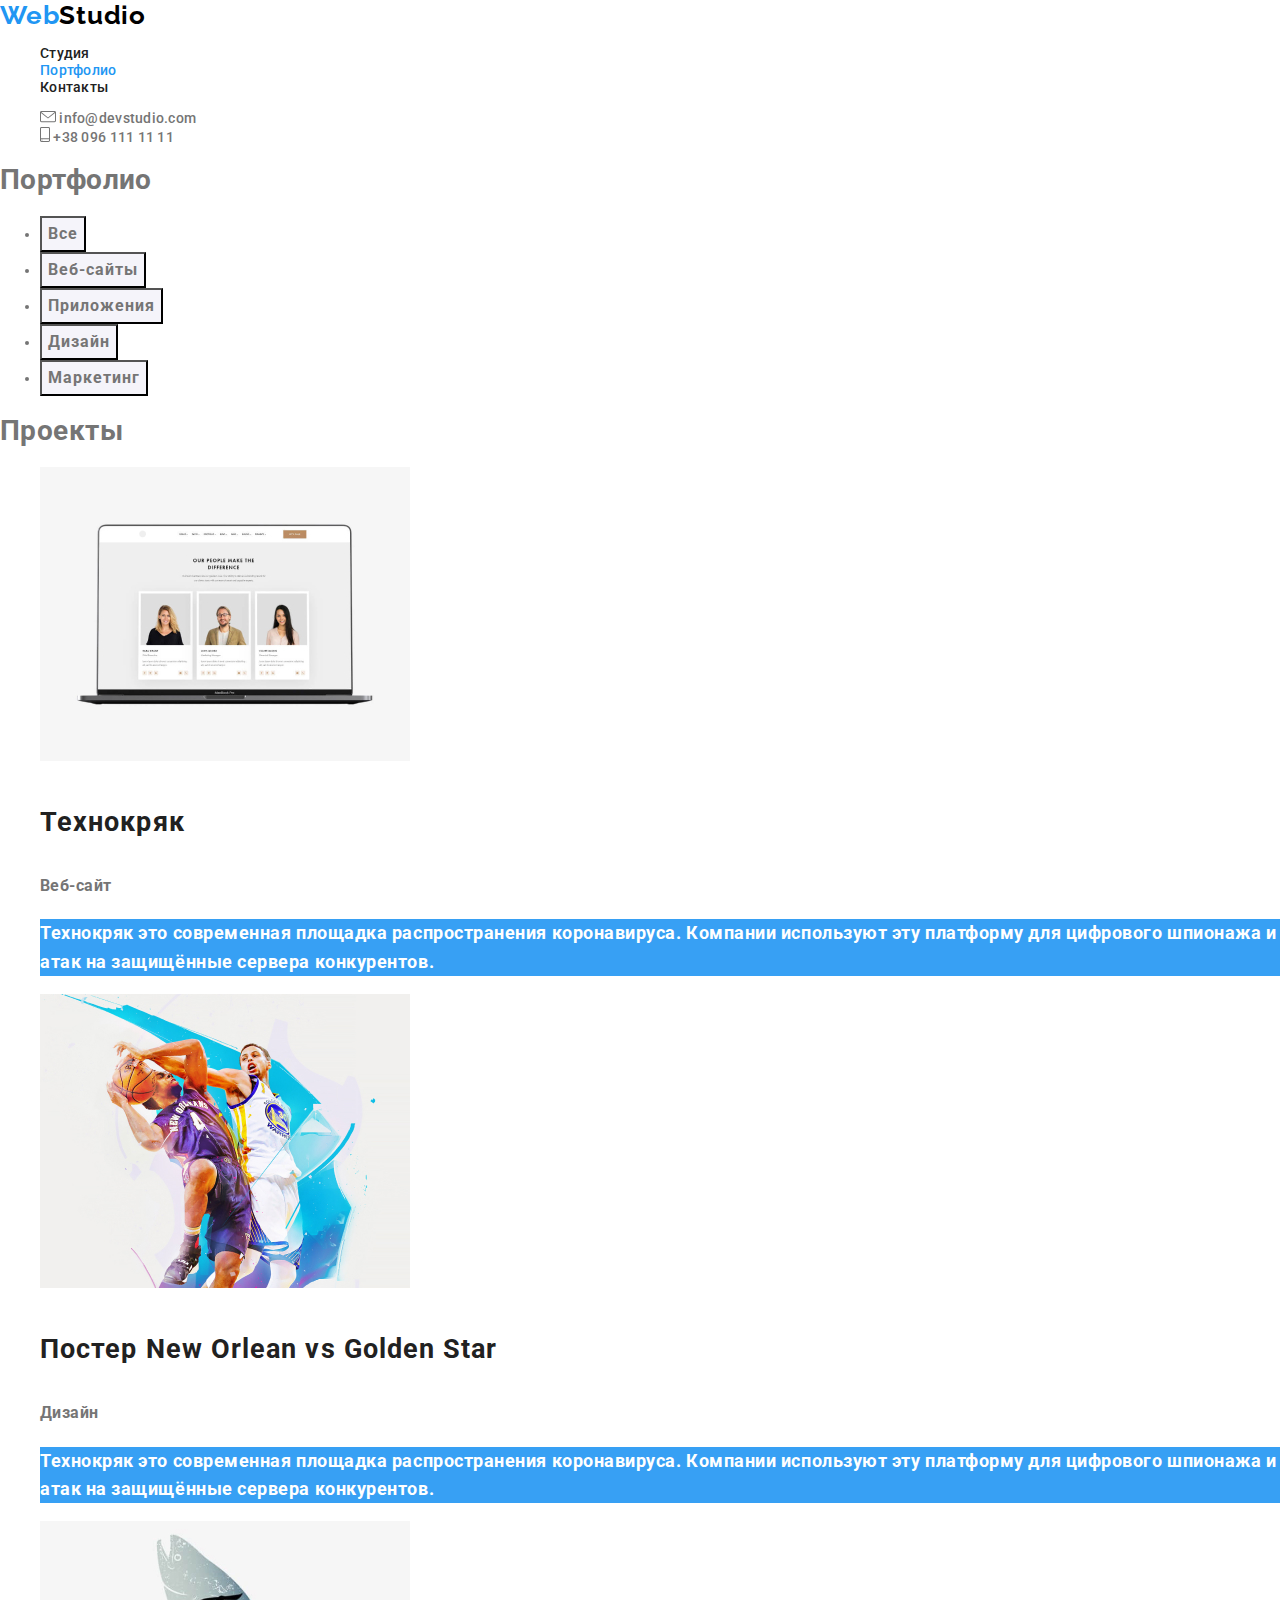
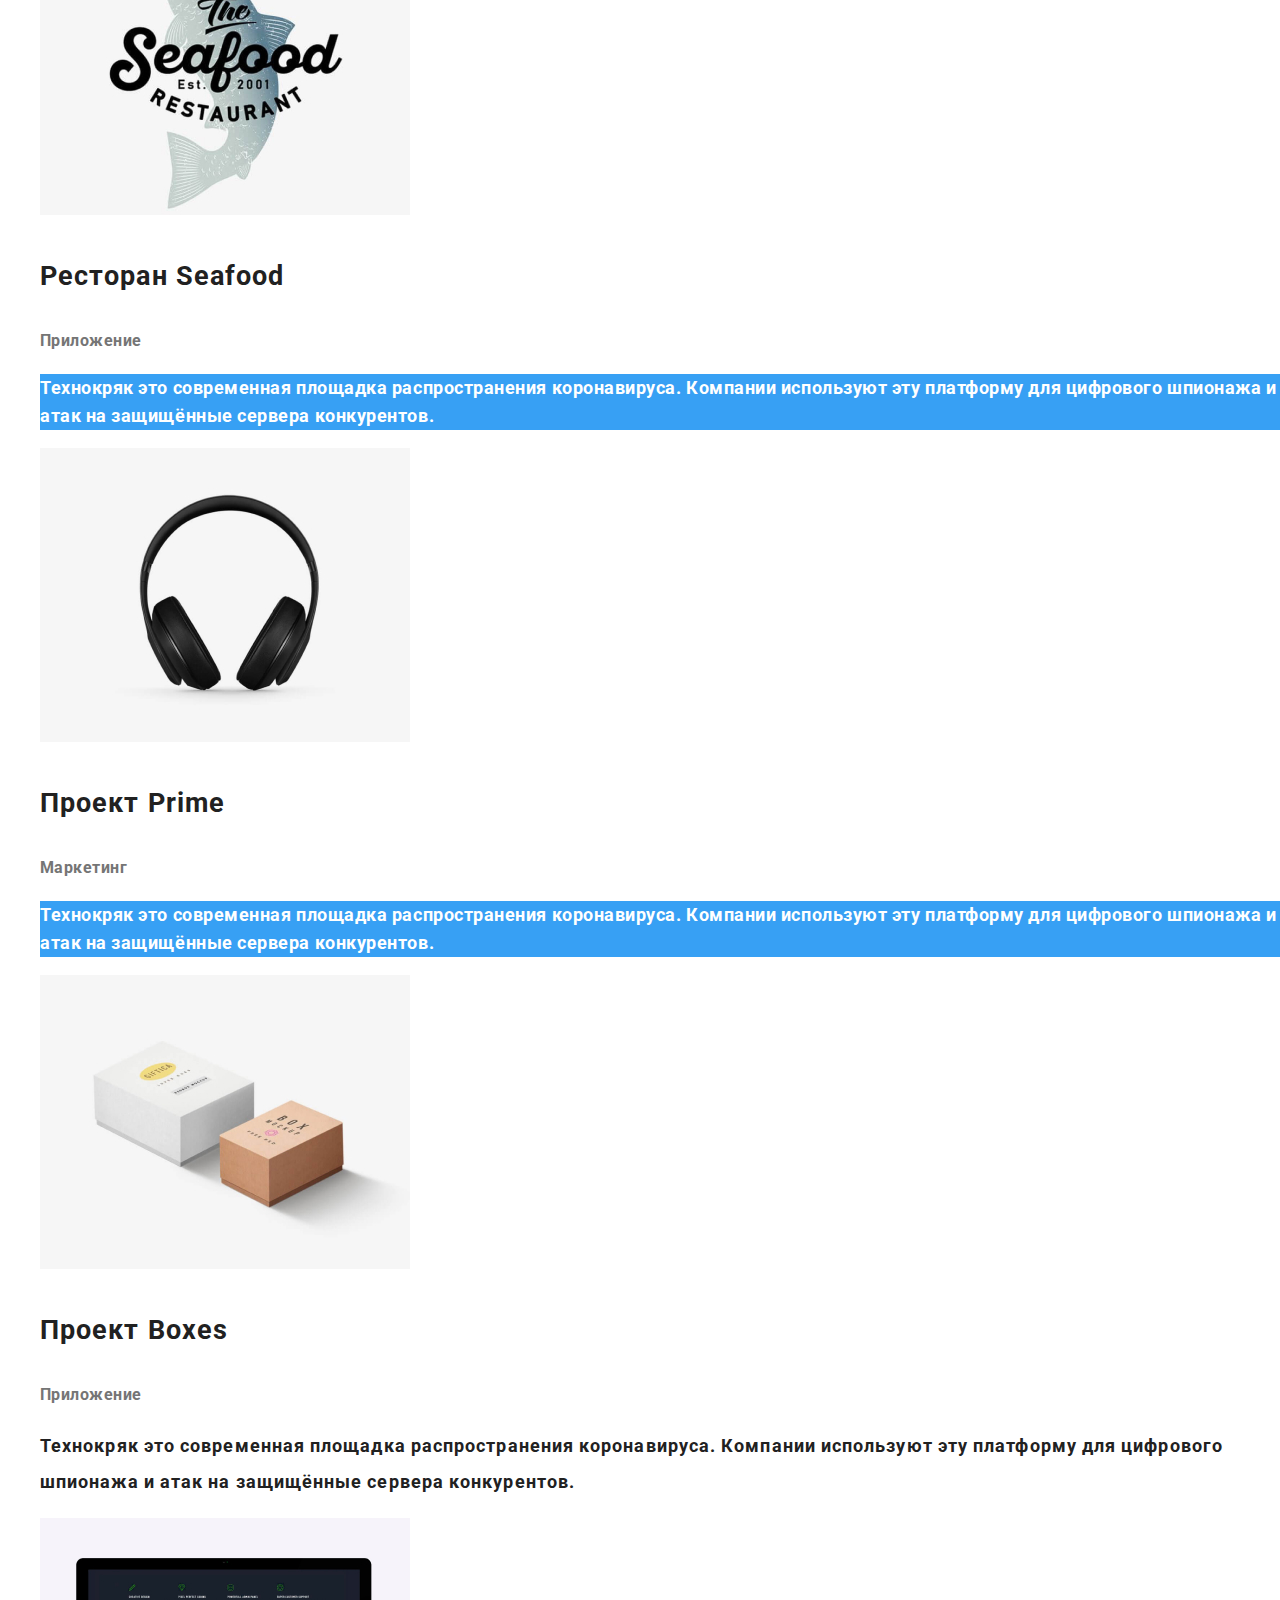
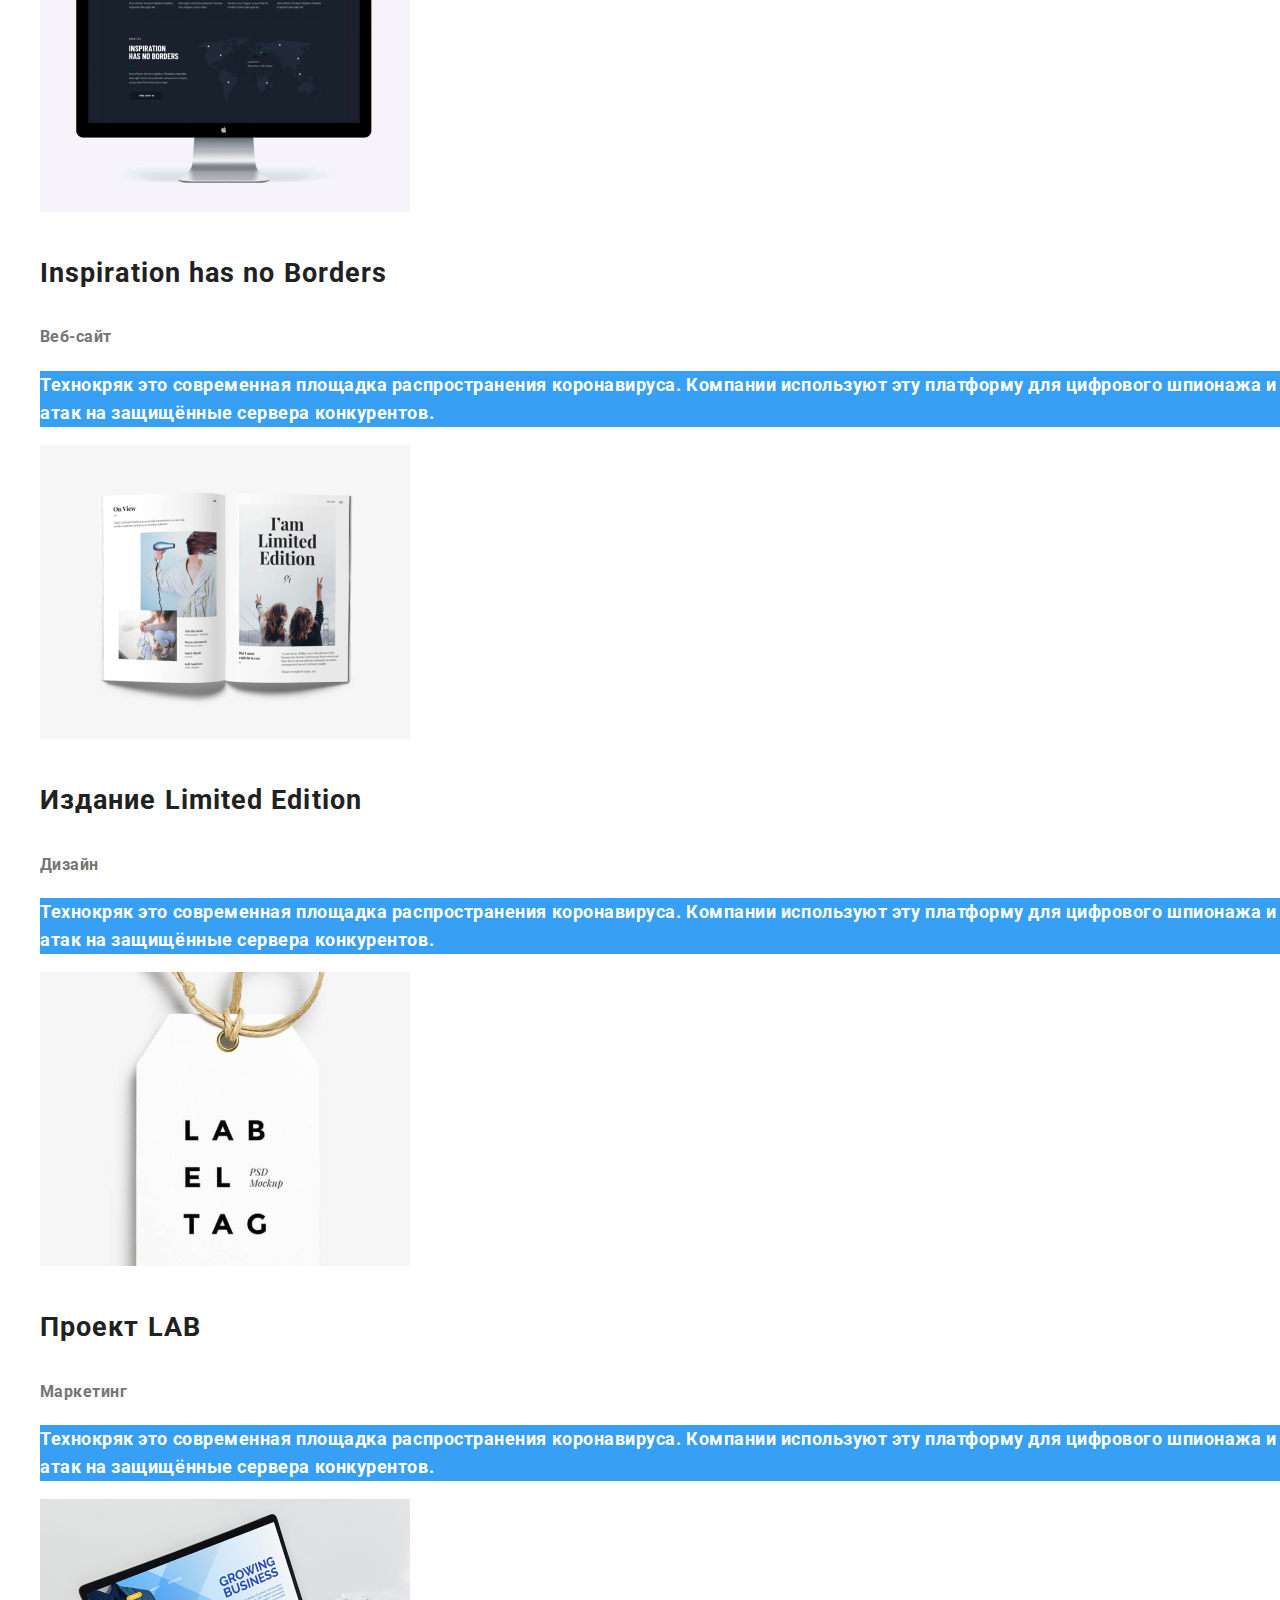
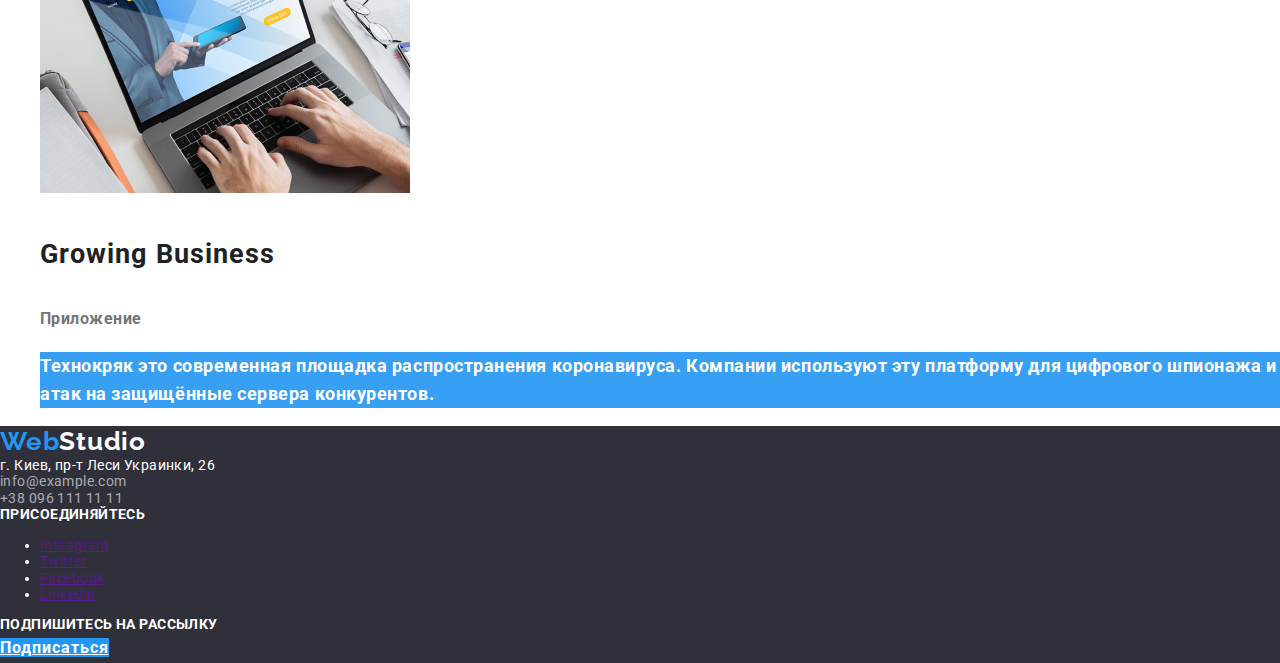
==== portfolio.html @ 4fd92d47 "added fils hw-2" ====
<!DOCTYPE html>
<html lang="ru">
  <head>
    <meta charset="UTF-8" />
    <meta name="viewport" content="width=device-width, initial-scale=1.0" />
    <title>Web Studio</title>
    <link
      href="https://fonts.googleapis.com/css2?family=Raleway:wght@700&family=Roboto:wght@400;500;700;900&display=swap"
      rel="stylesheet"
    />
    <link rel="stylesheet" href="normalize.css" />
    <link rel="stylesheet" href="./css/style.css" />
  </head>

  <body>
    <!--hat-->
    <header>
      <nav>
        <a href="" class="logo link"
          ><span class="accent-logo">Web</span>Studio</a
        >
        <ul class="site-nav list">
          <li><a href="./index.html" class="link">Студия</a></li>
          <li><a href="./portfolio.html" class="link current">Портфолио</a></li>
          <li><a href="" class="link">Контакты</a></li>
        </ul>
      </nav>
      <ul class="contacts list">
        <li>
          <a href="mailto:info@devstudio.com" class="link">
            <img src="./images/letter_grey.svg" alt="" /> info@devstudio.com
          </a>
        </li>
        <li>
          <a href="tel:+38-096-111-11-11" class="link">
            <img src="./images/tel_grey.svg" alt="" /> +38 096 111 11 11
          </a>
        </li>
      </ul>
    </header>
    <main>
      <section>
        <h1>Портфолио</h1>
        <!-- filter -->
        <ul class="filter">
          <li><button class="button filter">Все</button></li>
          <li><button class="button filter">Веб-сайты</button></li>
          <li><button class="button filter">Приложения</button></li>
          <li><button class="button filter">Дизайн</button></li>
          <li><button class="button filter">Маркетинг</button></li>
        </ul>
      </section>
      <!-- projects -->
      <section>
        <h1>Проекты</h1>
        <ul class="card list">
          <li>
            <a href="" class="link"
              ><img src="./images/portfolio_tehnokryak.jpg" alt="Технокряк" />
              <h2>Технокряк</h2>
              <p class="text-title">Веб-сайт</p>
              <p class="text-accent">
                Технокряк это современная площадка распространения коронавируса.
                Компании используют эту платформу для цифрового шпионажа и атак
                на защищённые сервера конкурентов.
              </p>
            </a>
          </li>
          <li>
            <a href="" class="link"
              ><img
                src="./images/portfolio_poster.jpg"
                alt="poster New Orlean vs Golden Star"
              />
              <h2>Постер New Orlean vs Golden Star</h2>
              <p class="text-title">Дизайн</p>
              <p class="text-accent">
                Технокряк это современная площадка распространения коронавируса.
                Компании используют эту платформу для цифрового шпионажа и атак
                на защищённые сервера конкурентов.
              </p>
            </a>
          </li>
          <li>
            <a href="" class="link"
              ><img
                src="./images/portfolio_restaurant.jpg"
                alt="restaurant Seafood"
              />
              <h2>Ресторан Seafood</h2>
              <p class="text-title">Приложение</p>
              <p class="text-accent">
                Технокряк это современная площадка распространения коронавируса.
                Компании используют эту платформу для цифрового шпионажа и атак
                на защищённые сервера конкурентов.
              </p>
            </a>
          </li>
          <li>
            <a href="" class="link"
              ><img
                src="./images/portfolio_project-prime.jpg"
                alt="project Prime"
              />
              <h2>Проект Prime</h2>
              <p class="text-title">Маркетинг</p>
              <p class="text-accent">
                Технокряк это современная площадка распространения коронавируса.
                Компании используют эту платформу для цифрового шпионажа и атак
                на защищённые сервера конкурентов.
              </p>
            </a>
          </li>
          <li>
            <a href="" class="link"
              ><img
                src="./images/portfolio_project-boxes.jpg"
                alt="project Boxes"
              />
              <h2>Проект Boxes</h2>
              <p class="text-title">Приложение</p>
              <p>
                Технокряк это современная площадка распространения коронавируса.
                Компании используют эту платформу для цифрового шпионажа и атак
                на защищённые сервера конкурентов.
              </p>
            </a>
          </li>
          <li>
            <a href="" class="link"
              ><img
                src="./images/portfolio_web-site-is.jpg"
                alt="Inspiration has no Borders"
              />
              <h2>Inspiration has no Borders</h2>
              <p class="text-title">Веб-сайт</p>
              <p class="text-accent">
                Технокряк это современная площадка распространения коронавируса.
                Компании используют эту платформу для цифрового шпионажа и атак
                на защищённые сервера конкурентов.
              </p>
            </a>
          </li>
          <li>
            <a href="" class="link"
              ><img
                src="./images/portfolio_edition.jpg"
                alt="Edition Limited Edition"
              />
              <h2>Издание Limited Edition</h2>
              <p class="text-title">Дизайн</p>
              <p class="text-accent">
                Технокряк это современная площадка распространения коронавируса.
                Компании используют эту платформу для цифрового шпионажа и атак
                на защищённые сервера конкурентов.
              </p>
            </a>
          </li>
          <li>
            <a href="" class="link"
              ><img
                src="./images/portfolio_project-lab.jpg"
                alt="project LAB"
              />
              <h2>Проект LAB</h2>
              <p class="text-title">Маркетинг</p>
              <p class="text-accent">
                Технокряк это современная площадка распространения коронавируса.
                Компании используют эту платформу для цифрового шпионажа и атак
                на защищённые сервера конкурентов.
              </p>
            </a>
          </li>
          <li>
            <a href="" class="link"
              ><img
                src="./images/portfolio_app-grow-b.jpg"
                alt="Growing Business"
              />
              <h2>Growing Business</h2>
              <p class="text-title">Приложение</p>
              <p class="text-accent">
                Технокряк это современная площадка распространения коронавируса.
                Компании используют эту платформу для цифрового шпионажа и атак
                на защищённые сервера конкурентов.
              </p>
            </a>
          </li>
        </ul>
      </section>
    </main>
    <!--footer-->
    <footer>
      <div>
        <a href="" class="logo link"
          ><span class="accent-logo">Web</span>Studio</a
        >
        <address>
          г. Киев, пр-т Леси Украинки, 26 <br />
          <a href="mailto:info@example.com" class="address link"
            >info@example.com</a
          >
          <br />
          <a href="tel:+38-096-111-11-11" class="address link"
            >+38 096 111 11 11</a
          >
        </address>
      </div>
      <div>
        <b class="title">присоединяйтесь</b>
        <ul>
          <li><a href="" aria-label="Ссылка на Instagram ">Instagram</a></li>
          <li><a href="" aria-label="Ссылка на Twitter ">Twitter</a></li>
          <li><a href="" aria-label="Ссылка на Facebook ">Facebook</a></li>
          <li><a href="" aria-label="Ссылка на Linkedin ">Linkedin</a></li>
        </ul>
      </div>
      <div>
        <b class="title">подпишитесь на рассылку</b><br />
        <a href="" class="button">Подписаться</a>
        </div>
    </footer>
  </body>
</html>
---- css/style.css ----
:root {
  --primery-text-color: #757575;
  --title-text-color: #212121;
  --secondery-title-text-color: #ffffff;
  --accent-color: #2196f3;
}
body {
  background-color: #fff;
  color: var(--primery-text-color);
  font-family: "Roboto", sans-serif;
  letter-spacing: 0.03em;
  font-size: 14px;
  line-height: 1.17;
}
.list {
  list-style: none;
}
a.link {
  text-decoration: none;
}
/* site-nav */
.logo {
  color: #000000;
  font-family: "Raleway", sans-serif;
  font-weight: bold;
  font-size: 26px;
  line-height: 1.19;
  /* identical to box height */

  letter-spacing: 0.03em;
}
.accent-logo {
  color: var(--accent-color);
}
.site-nav .link {
  color: var(--title-text-color);
  font-weight: 500;
  font-size: 14px;
  line-height: 1.14;
  letter-spacing: 0.02em;
}
.site-nav .link:hover,
.site-nav .link:focus {
  color: var(--accent-color);
}
.site-nav .link.current {
  color: var(--accent-color);
}
.contacts .link {
  color: var(--primery-text-color);
  font-weight: 500;
  font-size: 14px;
  line-height: 1.14;
  letter-spacing: 0.02em;
}
.contacts .link:hover,
.contacts:focus {
  color: var(--accent-color);
}
/* main menu*/
/* for h2 */
.section-title {
  color: var(--title-text-color);
  font-weight: bold;
  font-size: 36px;
  line-height: 1.17px;
  text-align: center;
}
/* for h3 */
.title {
  color: var(--title-text-color);
  font-size: 14px;
  line-height: 1.14;
  text-transform: uppercase;
}
/* hero */
.hero {
  background: rgba(47, 48, 58, 0.8);
}
.hero .section-title {
  color: var(--secondery-title-text-color);
  font-weight: 900;
  font-size: 44px;
  line-height: 1.36;
  text-align: center;
  letter-spacing: 0.06em;
  text-transform: uppercase;
}
/* button */
.button {
  color: var(--secondery-title-text-color);
  background-color: var(--accent-color);
  font-weight: bold;
  font-size: 16px;
  line-height: 1.88;
  align-items: center;
  text-align: center;
  letter-spacing: 0.06em;
 }
/* advantage */
/* .advantage .title {
  color: var(--title-text-color);
  font-size: 14px;
  line-height: 1.14;
  text-transform: uppercase;
}
.advantage .text {
  font-size: 14px;
  line-height: 1.17;
} */

/* service */
.services .title {
  color: var(--secondery-title-text-color);
  background: rgba(47, 48, 58, 0.8);
  font-weight: bold;
  font-size: 14px;
  line-height: 1.14;
  text-align: center;
}

/* seclion our team */
.team {
  background: #f5f4fa;
}
.title-lower {
  font-weight: 500;
  font-size: 16px;
  line-height: 1.19;
  text-align: center;
  color: var(--title-text-color);
}
.content .text {
  font-size: 16px;
  line-height: 1.19;
  text-align: center;
}
/* footer */
footer {
  color: var(--secondery-title-text-color);
  background: #2f303a;
}
address {
  font-style: normal;
}
footer .link {
  color: var(--secondery-title-text-color);
}
footer .title {
  color: var(--secondery-title-text-color);
}
.address.link {
  color: rgba(255, 255, 255, 0.6);
}
/* portfolio */
.button.filter {
  color: var(--section-title-text-color);
  background-color: #f5f4fa;
}
.card .link {
  color: var(--title-text-color);
  font-weight: bold;
  font-size: 18px;
  line-height: 2;
  letter-spacing: 0.06em;
}
.text-title {
  color: var(--primery-text-color);
  font-size: 16px;
  line-height: 1.88;
  letter-spacing: 0.03em;
}
.text-accent {
  background: rgba(33, 150, 243, 0.9);
  color: var(--secondery-title-text-color);
  font-size: 18px;
  line-height: 1.56;
  letter-spacing: 0.03em;
}
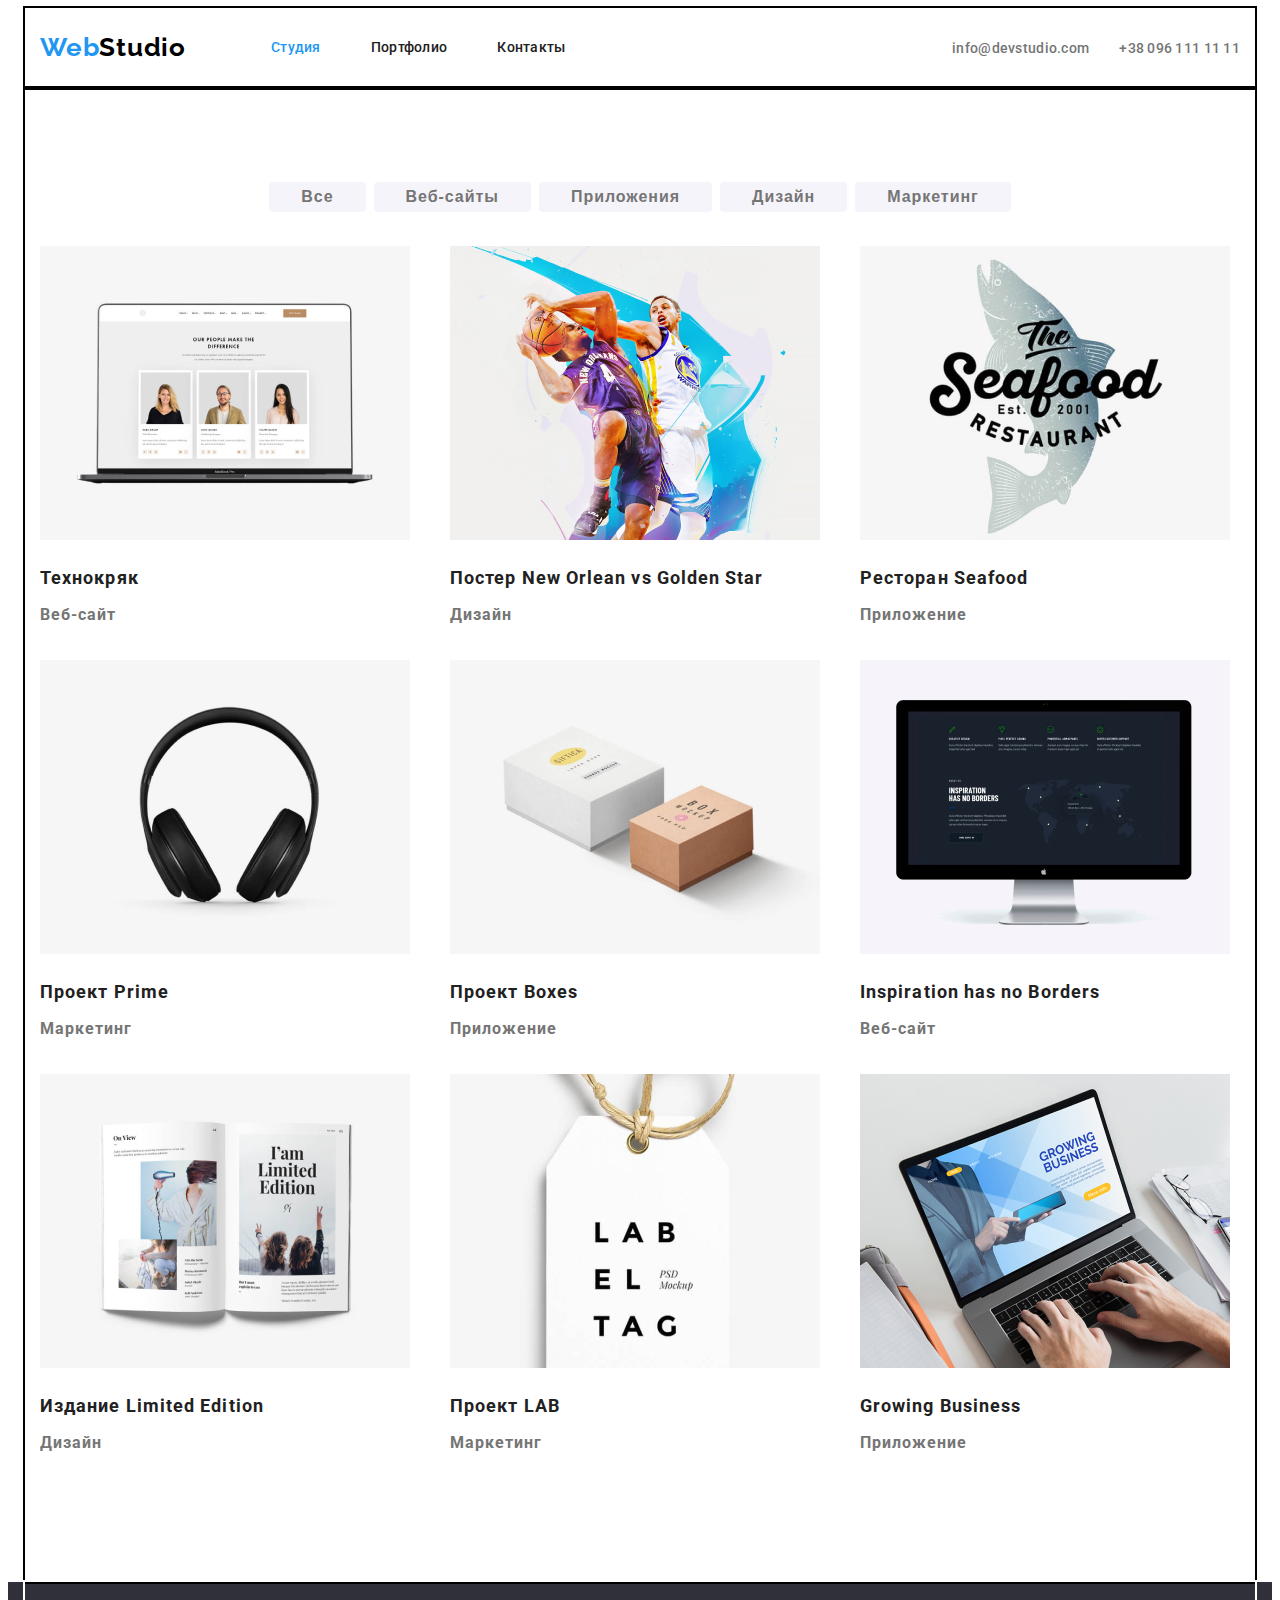
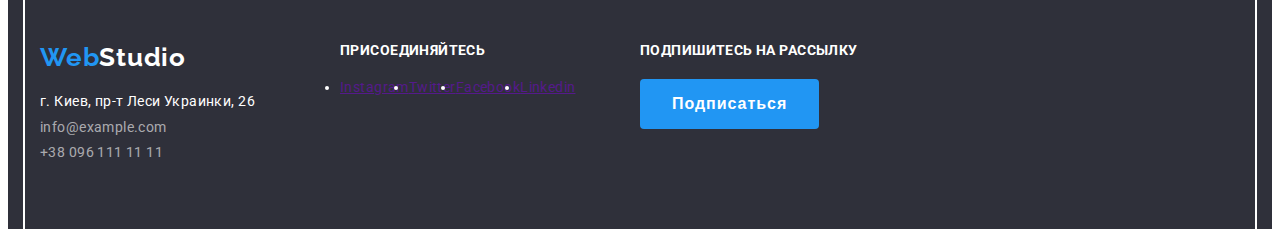
==== commit 62f7cc4a: "added content geometry styles for the Portfolio page and positioning content on the Portfolio page u" ====
--- a/portfolio.html
+++ b/portfolio.html
@@ -14,211 +14,227 @@
 
   <body>
     <!--hat-->
-    <header>
+    <header class="container header">
+      <a href="" class="logo link"
+        ><span class="accent-logo">Web</span>Studio</a
+      >
       <nav>
-        <a href="" class="logo link"
-          ><span class="accent-logo">Web</span>Studio</a
-        >
         <ul class="site-nav list">
-          <li><a href="./index.html" class="link">Студия</a></li>
-          <li><a href="./portfolio.html" class="link current">Портфолио</a></li>
-          <li><a href="" class="link">Контакты</a></li>
+          <li class="item">
+            <a href="./index.html" class="link current">Студия</a>
+          </li>
+          <li class="item">
+            <a href="./portfolio.html" class="link">Портфолио</a>
+          </li>
+          <li class="item"><a href="" class="link">Контакты</a></li>
         </ul>
       </nav>
       <ul class="contacts list">
-        <li>
+        <li class="item">
           <a href="mailto:info@devstudio.com" class="link">
-            <img src="./images/letter_grey.svg" alt="" /> info@devstudio.com
+            <img src="" alt="" /> info@devstudio.com
           </a>
         </li>
-        <li>
+        <li class="item">
           <a href="tel:+38-096-111-11-11" class="link">
-            <img src="./images/tel_grey.svg" alt="" /> +38 096 111 11 11
+            <img src="" alt="" /> +38 096 111 11 11
           </a>
         </li>
       </ul>
     </header>
     <main>
-      <section>
-        <h1>Портфолио</h1>
-        <!-- filter -->
-        <ul class="filter">
-          <li><button class="button filter">Все</button></li>
-          <li><button class="button filter">Веб-сайты</button></li>
-          <li><button class="button filter">Приложения</button></li>
-          <li><button class="button filter">Дизайн</button></li>
-          <li><button class="button filter">Маркетинг</button></li>
-        </ul>
-      </section>
-      <!-- projects -->
-      <section>
-        <h1>Проекты</h1>
-        <ul class="card list">
-          <li>
-            <a href="" class="link"
-              ><img src="./images/portfolio_tehnokryak.jpg" alt="Технокряк" />
-              <h2>Технокряк</h2>
-              <p class="text-title">Веб-сайт</p>
-              <p class="text-accent">
-                Технокряк это современная площадка распространения коронавируса.
-                Компании используют эту платформу для цифрового шпионажа и атак
-                на защищённые сервера конкурентов.
-              </p>
-            </a>
-          </li>
-          <li>
-            <a href="" class="link"
-              ><img
-                src="./images/portfolio_poster.jpg"
-                alt="poster New Orlean vs Golden Star"
-              />
-              <h2>Постер New Orlean vs Golden Star</h2>
-              <p class="text-title">Дизайн</p>
-              <p class="text-accent">
-                Технокряк это современная площадка распространения коронавируса.
-                Компании используют эту платформу для цифрового шпионажа и атак
-                на защищённые сервера конкурентов.
-              </p>
-            </a>
-          </li>
-          <li>
-            <a href="" class="link"
-              ><img
-                src="./images/portfolio_restaurant.jpg"
-                alt="restaurant Seafood"
-              />
-              <h2>Ресторан Seafood</h2>
-              <p class="text-title">Приложение</p>
-              <p class="text-accent">
-                Технокряк это современная площадка распространения коронавируса.
-                Компании используют эту платформу для цифрового шпионажа и атак
-                на защищённые сервера конкурентов.
-              </p>
-            </a>
-          </li>
-          <li>
-            <a href="" class="link"
-              ><img
-                src="./images/portfolio_project-prime.jpg"
-                alt="project Prime"
-              />
-              <h2>Проект Prime</h2>
-              <p class="text-title">Маркетинг</p>
-              <p class="text-accent">
-                Технокряк это современная площадка распространения коронавируса.
-                Компании используют эту платформу для цифрового шпионажа и атак
-                на защищённые сервера конкурентов.
-              </p>
-            </a>
-          </li>
-          <li>
-            <a href="" class="link"
-              ><img
-                src="./images/portfolio_project-boxes.jpg"
-                alt="project Boxes"
-              />
-              <h2>Проект Boxes</h2>
-              <p class="text-title">Приложение</p>
-              <p>
-                Технокряк это современная площадка распространения коронавируса.
-                Компании используют эту платформу для цифрового шпионажа и атак
-                на защищённые сервера конкурентов.
-              </p>
-            </a>
-          </li>
-          <li>
-            <a href="" class="link"
-              ><img
-                src="./images/portfolio_web-site-is.jpg"
-                alt="Inspiration has no Borders"
-              />
-              <h2>Inspiration has no Borders</h2>
-              <p class="text-title">Веб-сайт</p>
-              <p class="text-accent">
-                Технокряк это современная площадка распространения коронавируса.
-                Компании используют эту платформу для цифрового шпионажа и атак
-                на защищённые сервера конкурентов.
-              </p>
-            </a>
-          </li>
-          <li>
-            <a href="" class="link"
-              ><img
-                src="./images/portfolio_edition.jpg"
-                alt="Edition Limited Edition"
-              />
-              <h2>Издание Limited Edition</h2>
-              <p class="text-title">Дизайн</p>
-              <p class="text-accent">
-                Технокряк это современная площадка распространения коронавируса.
-                Компании используют эту платформу для цифрового шпионажа и атак
-                на защищённые сервера конкурентов.
-              </p>
-            </a>
-          </li>
-          <li>
-            <a href="" class="link"
-              ><img
-                src="./images/portfolio_project-lab.jpg"
-                alt="project LAB"
-              />
-              <h2>Проект LAB</h2>
-              <p class="text-title">Маркетинг</p>
-              <p class="text-accent">
-                Технокряк это современная площадка распространения коронавируса.
-                Компании используют эту платформу для цифрового шпионажа и атак
-                на защищённые сервера конкурентов.
-              </p>
-            </a>
-          </li>
-          <li>
-            <a href="" class="link"
-              ><img
-                src="./images/portfolio_app-grow-b.jpg"
-                alt="Growing Business"
-              />
-              <h2>Growing Business</h2>
-              <p class="text-title">Приложение</p>
-              <p class="text-accent">
-                Технокряк это современная площадка распространения коронавируса.
-                Компании используют эту платформу для цифрового шпионажа и атак
-                на защищённые сервера конкурентов.
-              </p>
-            </a>
-          </li>
-        </ul>
-      </section>
+      <div class="container">
+        <section>
+          <h1 class="visually-hidden">Портфолио</h1>
+          <!-- filter -->
+          <ul class="filter list">
+            <li class="item"><button class="button filter">Все</button></li>
+            <li class="item">
+              <button class="button filter">Веб-сайты</button>
+            </li>
+            <li class="item">
+              <button class="button filter">Приложения</button>
+            </li>
+            <li class="item"><button class="button filter">Дизайн</button></li>
+            <li class="item">
+              <button class="button filter">Маркетинг</button>
+            </li>
+          </ul>
+        </section>
+        <!-- projects -->
+        <section>
+          <h1 class="visually-hidden">Проекты</h1>
+          <ul class="card list">
+            <li class="card-list">
+              <a href="" class="link"
+                ><img src="./images/portfolio_tehnokryak.jpg" alt="Технокряк" />
+                <h2 class="name-title">Технокряк</h2>
+                <p class="text-title">Веб-сайт</p>
+                <p class="text-accent is-hidden">
+                  Технокряк это современная площадка распространения
+                  коронавируса. Компании используют эту платформу для цифрового
+                  шпионажа и атак на защищённые сервера конкурентов.
+                </p>
+              </a>
+            </li>
+            <li class="card-list">
+              <a href="" class="link"
+                ><img
+                  src="./images/portfolio_poster.jpg"
+                  alt="poster New Orlean vs Golden Star"
+                />
+                <h2 class="name-title">Постер New Orlean vs Golden Star</h2>
+                <p class="text-title">Дизайн</p>
+                <p class="text-accent is-hidden">
+                  Технокряк это современная площадка распространения
+                  коронавируса. Компании используют эту платформу для цифрового
+                  шпионажа и атак на защищённые сервера конкурентов.
+                </p>
+              </a>
+            </li>
+            <li class="card-list">
+              <a href="" class="link"
+                ><img
+                  src="./images/portfolio_restaurant.jpg"
+                  alt="restaurant Seafood"
+                />
+                <h2 class="name-title">Ресторан Seafood</h2>
+                <p class="text-title">Приложение</p>
+                <p class="text-accent is-hidden">
+                  Технокряк это современная площадка распространения
+                  коронавируса. Компании используют эту платформу для цифрового
+                  шпионажа и атак на защищённые сервера конкурентов.
+                </p>
+              </a>
+            </li>
+            <li class="card-list">
+              <a href="" class="link"
+                ><img
+                  src="./images/portfolio_project-prime.jpg"
+                  alt="project Prime"
+                />
+                <h2 class="name-title">Проект Prime</h2>
+                <p class="text-title">Маркетинг</p>
+                <p class="text-accent is-hidden">
+                  Технокряк это современная площадка распространения
+                  коронавируса. Компании используют эту платформу для цифрового
+                  шпионажа и атак на защищённые сервера конкурентов.
+                </p>
+              </a>
+            </li>
+            <li class="card-list">
+              <a href="" class="link"
+                ><img
+                  src="./images/portfolio_project-boxes.jpg"
+                  alt="project Boxes"
+                />
+                <h2 class="name-title">Проект Boxes</h2>
+                <p class="text-title">Приложение</p>
+                <p class="text-accent is-hidden">
+                  Технокряк это современная площадка распространения
+                  коронавируса. Компании используют эту платформу для цифрового
+                  шпионажа и атак на защищённые сервера конкурентов.
+                </p>
+              </a>
+            </li>
+            <li class="card-list">
+              <a href="" class="link"
+                ><img
+                  src="./images/portfolio_web-site-is.jpg"
+                  alt="Inspiration has no Borders"
+                />
+                <h2 class="name-title">Inspiration has no Borders</h2>
+                <p class="text-title">Веб-сайт</p>
+                <p class="text-accent is-hidden">
+                  Технокряк это современная площадка распространения
+                  коронавируса. Компании используют эту платформу для цифрового
+                  шпионажа и атак на защищённые сервера конкурентов.
+                </p>
+              </a>
+            </li>
+            <li class="card-list">
+              <a href="" class="link"
+                ><img
+                  src="./images/portfolio_edition.jpg"
+                  alt="Edition Limited Edition"
+                />
+                <h2 class="name-title">Издание Limited Edition</h2>
+                <p class="text-title">Дизайн</p>
+                <p class="text-accent is-hidden">
+                  Технокряк это современная площадка распространения
+                  коронавируса. Компании используют эту платформу для цифрового
+                  шпионажа и атак на защищённые сервера конкурентов.
+                </p>
+              </a>
+            </li>
+            <li class="card-list">
+              <a href="" class="link"
+                ><img
+                  src="./images/portfolio_project-lab.jpg"
+                  alt="project LAB"
+                />
+                <h2 class="name-title">Проект LAB</h2>
+                <p class="text-title">Маркетинг</p>
+                <p class="text-accent is-hidden">
+                  Технокряк это современная площадка распространения
+                  коронавируса. Компании используют эту платформу для цифрового
+                  шпионажа и атак на защищённые сервера конкурентов.
+                </p>
+              </a>
+            </li>
+            <li class="card-list">
+              <a href="" class="link"
+                ><img
+                  src="./images/portfolio_app-grow-b.jpg"
+                  alt="Growing Business"
+                />
+                <h2 class="name-title">Growing Business</h2>
+                <p class="text-title">Приложение</p>
+                <p class="text-accent is-hidden">
+                  Технокряк это современная площадка распространения
+                  коронавируса. Компании используют эту платформу для цифрового
+                  шпионажа и атак на защищённые сервера конкурентов.
+                </p>
+              </a>
+            </li>
+          </ul>
+        </section>
+      </div>
     </main>
     <!--footer-->
     <footer>
-      <div>
-        <a href="" class="logo link"
-          ><span class="accent-logo">Web</span>Studio</a
-        >
-        <address>
-          г. Киев, пр-т Леси Украинки, 26 <br />
-          <a href="mailto:info@example.com" class="address link"
-            >info@example.com</a
+      <div class="container-fotter">
+        <div class="address-container">
+          <a href="" class="logo link"
+            ><span class="accent-logo">Web</span>Studio</a
           >
-          <br />
-          <a href="tel:+38-096-111-11-11" class="address link"
-            >+38 096 111 11 11</a
-          >
-        </address>
+          <address>
+            г. Киев, пр-т Леси Украинки, 26 <br />
+            <a href="mailto:info@example.com" class="address link"
+              >info@example.com</a
+            >
+            <br />
+            <a href="tel:+38-096-111-11-11" class="address link"
+              >+38 096 111 11 11</a
+            >
+          </address>
+        </div>
+        <div class="link-container">
+          <b class="title">присоединяйтесь</b>
+          <ul class="link-list">
+            <li><a href="" aria-label="Ссылка на Instagram ">Instagram</a></li>
+            <li><a href="" aria-label="Ссылка на Twitter ">Twitter</a></li>
+            <li><a href="" aria-label="Ссылка на Facebook ">Facebook</a></li>
+            <li><a href="" aria-label="Ссылка на Linkedin ">Linkedin</a></li>
+          </ul>
+        </div>
+        <div class="subscription">
+          <b class="title">подпишитесь на рассылку</b><br />
+          <form action="">
+            <button class="button">Подписаться</button>
+          </form>
+        </div>
       </div>
-      <div>
-        <b class="title">присоединяйтесь</b>
-        <ul>
-          <li><a href="" aria-label="Ссылка на Instagram ">Instagram</a></li>
-          <li><a href="" aria-label="Ссылка на Twitter ">Twitter</a></li>
-          <li><a href="" aria-label="Ссылка на Facebook ">Facebook</a></li>
-          <li><a href="" aria-label="Ссылка на Linkedin ">Linkedin</a></li>
-        </ul>
-      </div>
-      <div>
-        <b class="title">подпишитесь на рассылку</b><br />
-        <a href="" class="button">Подписаться</a>
-        </div>
     </footer>
   </body>
 </html>
--- a/css/style.css
+++ b/css/style.css
@@ -4,6 +4,30 @@
   --secondery-title-text-color: #ffffff;
   --accent-color: #2196f3;
 }
+html {
+  box-sizing: border-box;
+}
+*,
+*::befor,
+*::after {
+  box-sizing: inherit;
+}
+
+.container {
+  margin-right: auto;
+  margin-left: auto;
+  outline: 2px solid black;
+  width: 1200px;
+  padding: 94px 15px;
+}
+
+.container.header {
+  padding-left: 15px;
+  padding-right: 15px;
+  padding-top: 0px;
+  padding-bottom: 0px;
+}
+
 body {
   background-color: #fff;
   color: var(--primery-text-color);
@@ -12,12 +36,23 @@
   font-size: 14px;
   line-height: 1.17;
 }
+
 .list {
   list-style: none;
-}
+  margin: 0px;
+  padding: 0px;
+}
+
 a.link {
   text-decoration: none;
 }
+
+/* header */
+.header {
+  display: flex;
+  align-items: center;
+}
+
 /* site-nav */
 .logo {
   color: #000000;
@@ -25,27 +60,64 @@
   font-weight: bold;
   font-size: 26px;
   line-height: 1.19;
-  /* identical to box height */
-
+  display: inline-block;
+  padding-top: 24px;
+  padding-bottom: 25px;
+  /* identical to box height соответствует высоте коробки*/
   letter-spacing: 0.03em;
 }
+
 .accent-logo {
   color: var(--accent-color);
 }
+
+.site-nav {
+  display: flex;
+  margin-left: 85px;
+}
+
+.site-nav .item + .item {
+  margin-left: 50px;
+}
+
 .site-nav .link {
+  display: block;
+  padding-top: 32px;
+  padding-bottom: 32px;
+
   color: var(--title-text-color);
   font-weight: 500;
   font-size: 14px;
   line-height: 1.14;
   letter-spacing: 0.02em;
-}
+  /* outline: 2px solid red;
+  background-color: skyblue; */
+}
+
 .site-nav .link:hover,
 .site-nav .link:focus {
   color: var(--accent-color);
 }
+
 .site-nav .link.current {
   color: var(--accent-color);
 }
+
+/* contacts */
+.contacts {
+  display: flex;
+  margin-left: auto;
+  /* outline: 2px solid red;
+  background-color: turquoise; */
+}
+/* .contacts .item {
+  outline: 2px solid red;
+  background-color: salmon;
+} */
+.contacts .item + .item {
+  margin-left: 30px;
+}
+
 .contacts .link {
   color: var(--primery-text-color);
   font-weight: 500;
@@ -53,11 +125,12 @@
   line-height: 1.14;
   letter-spacing: 0.02em;
 }
+
 .contacts .link:hover,
 .contacts:focus {
   color: var(--accent-color);
 }
-/* main menu*/
+
 /* for h2 */
 .section-title {
   color: var(--title-text-color);
@@ -65,18 +138,27 @@
   font-size: 36px;
   line-height: 1.17px;
   text-align: center;
-}
+  margin-top: 0px;
+  margin-bottom: 50px;
+}
+
 /* for h3 */
 .title {
   color: var(--title-text-color);
   font-size: 14px;
   line-height: 1.14;
   text-transform: uppercase;
-}
+  margin-top: 0px;
+  margin-bottom: 10px;
+}
+
 /* hero */
 .hero {
   background: rgba(47, 48, 58, 0.8);
-}
+  outline: 2px solid black;
+  text-align: center;
+}
+
 .hero .section-title {
   color: var(--secondery-title-text-color);
   font-weight: 900;
@@ -85,7 +167,9 @@
   text-align: center;
   letter-spacing: 0.06em;
   text-transform: uppercase;
-}
+  margin-bottom: 30px;
+}
+
 /* button */
 .button {
   color: var(--secondery-title-text-color);
@@ -95,9 +179,28 @@
   line-height: 1.88;
   align-items: center;
   text-align: center;
+  border-radius: 4px;
+  border: 0px;
   letter-spacing: 0.06em;
- }
+  padding: 10px 32px;
+}
+
 /* advantage */
+.visually-hidden {
+  position: absolute !important;
+  clip: rect(1px 1px 1px 1px); /* IE6, IE7 */
+  clip: rect(1px, 1px, 1px, 1px);
+  padding: 0 !important;
+  border: 0 !important;
+  height: 1px !important;
+  width: 1px !important;
+  overflow: hidden;
+}
+
+/* advantage */
+p {
+  margin: 0px;
+}
 /* .advantage .title {
   color: var(--title-text-color);
   font-size: 14px;
@@ -108,8 +211,38 @@
   font-size: 14px;
   line-height: 1.17;
 } */
+.advantage {
+  display: flex;
+  flex-wrap: wrap;
+}
+
+.advantage .items {
+  width: calc((100% - 90px) / 4);
+  margin-right: 30px;
+}
+
+.advantage .items:nth-child(4n) {
+  margin-right: 0px;
+}
 
 /* service */
+.services {
+  display: flex;
+  flex-wrap: wrap;
+}
+
+.services .item {
+  width: calc((100% - 60px) / 3);
+  margin-right: 30px;
+}
+
+.services .item:nth-child(3n) {
+  margin-right: 0px;
+}
+img {
+  display: block;
+}
+
 .services .title {
   color: var(--secondery-title-text-color);
   background: rgba(47, 48, 58, 0.8);
@@ -120,43 +253,126 @@
 }
 
 /* seclion our team */
-.team {
+.team .container {
   background: #f5f4fa;
 }
+
+.container-team {
+  display: flex;
+  flex-wrap: wrap;
+}
+
+.container-team .content {
+  width: calc((100% - 90px) / 4);
+  margin-right: 30px;
+}
+
+.container-team .content:nth-child(4n) {
+  margin-right: 0px;
+}
+
 .title-lower {
   font-weight: 500;
   font-size: 16px;
   line-height: 1.19;
   text-align: center;
   color: var(--title-text-color);
+  margin-top: 30p;
+  margin-bottom: 10px;
 }
 .content .text {
   font-size: 16px;
   line-height: 1.19;
   text-align: center;
-}
+  margin-bottom: 16px;
+}
+/* section customers */
+.container-cust {
+  display: flex;
+  flex-wrap: wrap;
+}
+.container-cust .item {
+  width: calc((100% - 150px) / 6);
+  margin-right: 30px;
+}
+.container-cust .item:nth-child(6n) {
+  margin-right: 0px;
+}
+
 /* footer */
 footer {
   color: var(--secondery-title-text-color);
   background: #2f303a;
 }
+.container-fotter {
+  display: flex;
+  margin-right: auto;
+  margin-left: auto;
+  outline: 2px solid white;
+  width: 1200px;
+  padding: 60px 15px;
+}
+.address-container {
+  width: 270px;
+  margin-right: 30px;
+  display: inline-block;
+  margin-bottom: 9px;
+}
+
 address {
   font-style: normal;
 }
+address .link {
+  display: inline-block;
+  margin-top: 9px;
+}
+
 footer .link {
   color: var(--secondery-title-text-color);
 }
 footer .title {
   color: var(--secondery-title-text-color);
+  display: inline-block;
+  margin-bottom: 20px;
 }
 .address.link {
   color: rgba(255, 255, 255, 0.6);
+}
+.link-container {
+  width: 270px;
+  margin-right: 30px;
+}
+.link-list {
+  margin: 0px;
+  display: flex;
+  padding-left: 0px;
+}
+.container-fotter .logo {
+  padding: 0px;
+  margin-bottom: 20px;
+}
+.subscription {
+  width: 540px;
 }
 /* portfolio */
 .button.filter {
   color: var(--section-title-text-color);
   background-color: #f5f4fa;
-}
+  padding-bottom: 0px;
+}
+.filter {
+  display: flex;
+  padding-top: 0px;
+  justify-content: center;
+}
+
+.filter .item + .item {
+  margin-left: 8px;
+}
+.filter.list {
+  margin-bottom: 34px;
+}
+
 .card .link {
   color: var(--title-text-color);
   font-weight: bold;
@@ -168,7 +384,7 @@
   color: var(--primery-text-color);
   font-size: 16px;
   line-height: 1.88;
-  letter-spacing: 0.03em;
+  letter-spacing: 0.06em;
 }
 .text-accent {
   background: rgba(33, 150, 243, 0.9);
@@ -177,3 +393,28 @@
   line-height: 1.56;
   letter-spacing: 0.03em;
 }
+.is-hidden {
+  display: none;
+}
+.name-title {
+  font-size: 18px;
+  line-height: 2;
+  letter-spacing: 0.06em;
+  color: var(--title-text-color);
+
+  margin-top: 20px;
+  margin-bottom: 4px;
+}
+.card {
+  display: flex;
+  flex-wrap: wrap;
+}
+.card .card-list {
+  width: calc((100% - 60px) / 3);
+  margin-right: 30px;
+  margin-bottom: 30px;
+}
+.card .card-list:nth-child(3n) {
+  margin-right: 0px;
+  margin-bottom: 0px;
+}
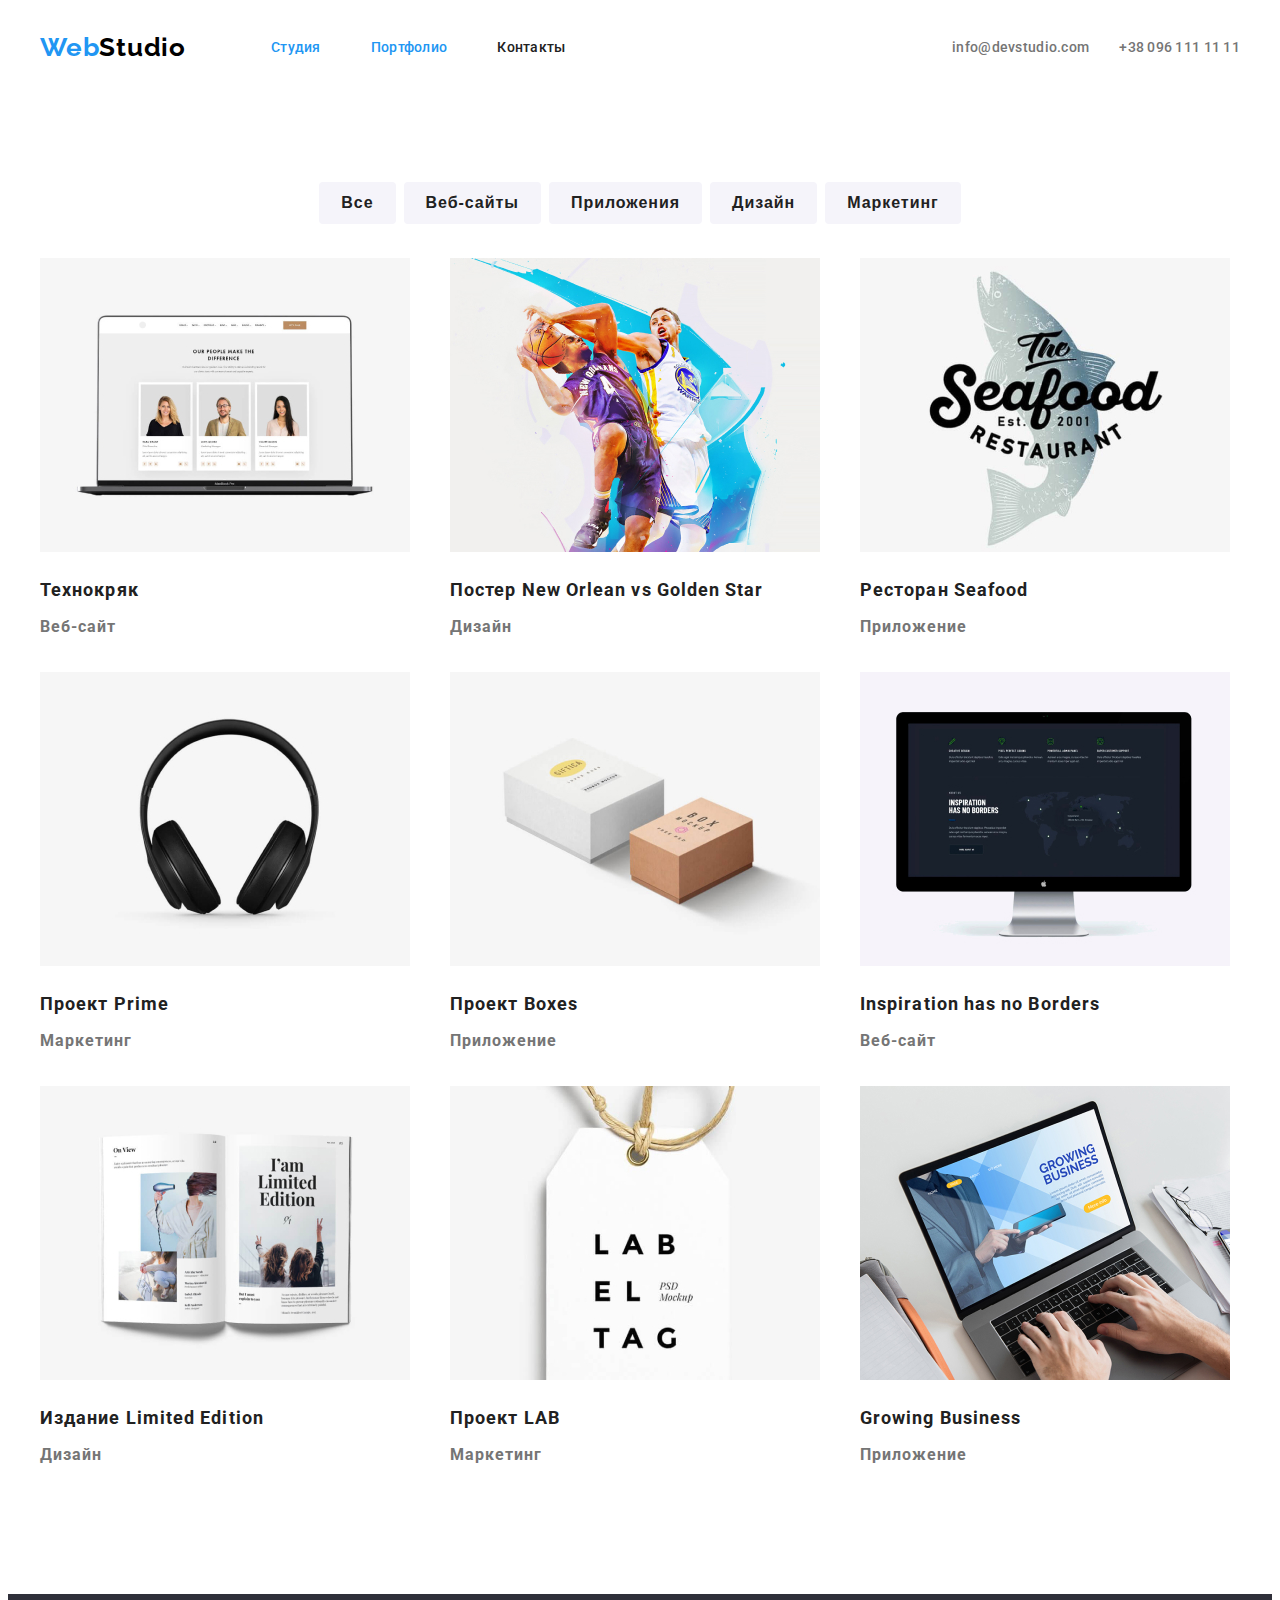
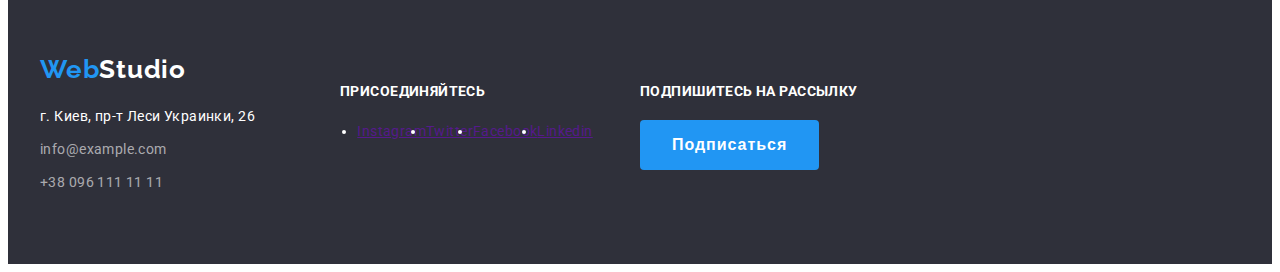
==== commit 011f496a: "fixed: bottom in Portfolio, advantage section? padding in hero" ====
--- a/portfolio.html
+++ b/portfolio.html
@@ -24,7 +24,7 @@
             <a href="./index.html" class="link current">Студия</a>
           </li>
           <li class="item">
-            <a href="./portfolio.html" class="link">Портфолио</a>
+            <a href="./portfolio.html" class="link current">Портфолио</a>
           </li>
           <li class="item"><a href="" class="link">Контакты</a></li>
         </ul>
--- a/css/style.css
+++ b/css/style.css
@@ -16,7 +16,6 @@
 .container {
   margin-right: auto;
   margin-left: auto;
-  outline: 2px solid black;
   width: 1200px;
   padding: 94px 15px;
 }
@@ -34,7 +33,7 @@
   font-family: "Roboto", sans-serif;
   letter-spacing: 0.03em;
   font-size: 14px;
-  line-height: 1.17;
+  line-height: 1.71;
 }
 
 .list {
@@ -90,8 +89,6 @@
   font-size: 14px;
   line-height: 1.14;
   letter-spacing: 0.02em;
-  /* outline: 2px solid red;
-  background-color: skyblue; */
 }
 
 .site-nav .link:hover,
@@ -107,13 +104,8 @@
 .contacts {
   display: flex;
   margin-left: auto;
-  /* outline: 2px solid red;
-  background-color: turquoise; */
-}
-/* .contacts .item {
-  outline: 2px solid red;
-  background-color: salmon;
-} */
+}
+
 .contacts .item + .item {
   margin-left: 30px;
 }
@@ -148,15 +140,16 @@
   font-size: 14px;
   line-height: 1.14;
   text-transform: uppercase;
-  margin-top: 0px;
+  margin-top: 30px;
   margin-bottom: 10px;
 }
 
 /* hero */
 .hero {
   background: rgba(47, 48, 58, 0.8);
-  outline: 2px solid black;
-  text-align: center;
+  text-align: center;
+  padding-top: 200px;
+  padding-bottom: 200px;
 }
 
 .hero .section-title {
@@ -235,6 +228,9 @@
   width: calc((100% - 60px) / 3);
   margin-right: 30px;
 }
+.item .title {
+  margin-top: 0px;
+}
 
 .services .item:nth-child(3n) {
   margin-right: 0px;
@@ -280,6 +276,10 @@
   margin-top: 30p;
   margin-bottom: 10px;
 }
+/* .content {
+  outline: 2px solid blueviolet;
+  background-color: cornflowerblue; */
+}
 .content .text {
   font-size: 16px;
   line-height: 1.19;
@@ -308,7 +308,6 @@
   display: flex;
   margin-right: auto;
   margin-left: auto;
-  outline: 2px solid white;
   width: 1200px;
   padding: 60px 15px;
 }
@@ -346,6 +345,7 @@
   margin: 0px;
   display: flex;
   padding-left: 0px;
+  justify-content: center;
 }
 .container-fotter .logo {
   padding: 0px;
@@ -356,9 +356,9 @@
 }
 /* portfolio */
 .button.filter {
-  color: var(--section-title-text-color);
+  color: var(--title-text-color);
   background-color: #f5f4fa;
-  padding-bottom: 0px;
+  padding: 6px 22px;
 }
 .filter {
   display: flex;
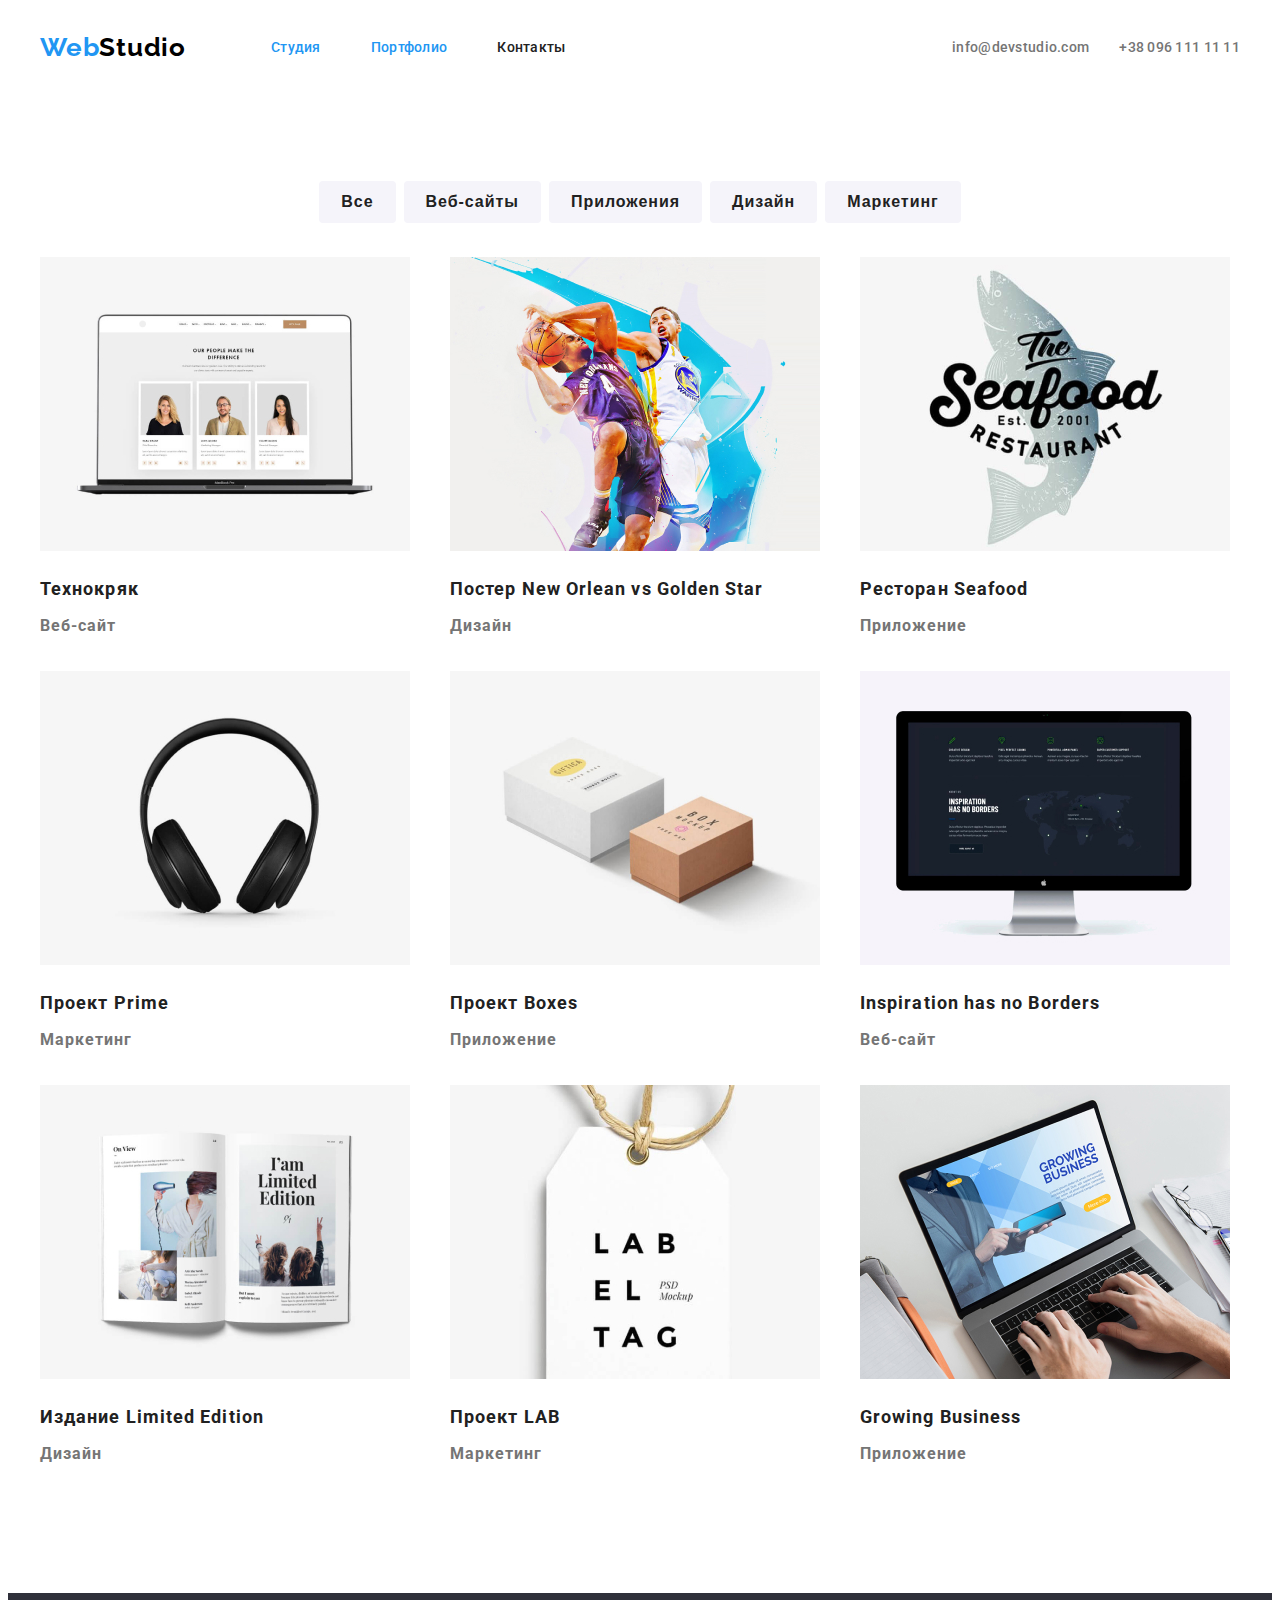
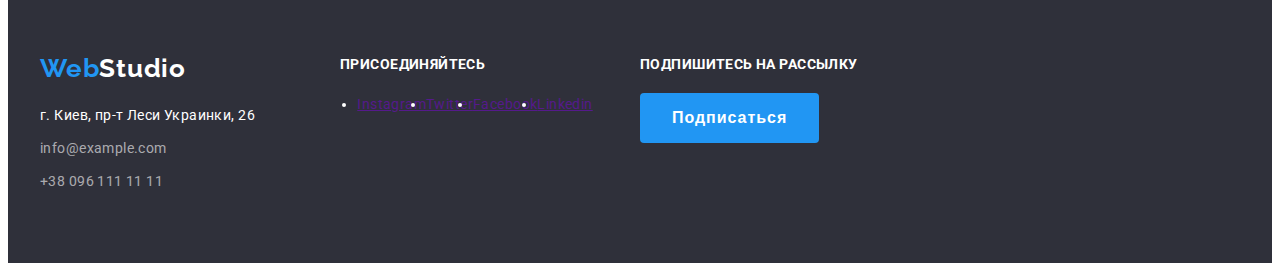
==== commit 4530e43b: "added padding for section" ====
--- a/portfolio.html
+++ b/portfolio.html
@@ -44,165 +44,172 @@
     </header>
     <main>
       <div class="container">
-        <section>
-          <h1 class="visually-hidden">Портфолио</h1>
-          <!-- filter -->
-          <ul class="filter list">
-            <li class="item"><button class="button filter">Все</button></li>
-            <li class="item">
-              <button class="button filter">Веб-сайты</button>
-            </li>
-            <li class="item">
-              <button class="button filter">Приложения</button>
-            </li>
-            <li class="item"><button class="button filter">Дизайн</button></li>
-            <li class="item">
-              <button class="button filter">Маркетинг</button>
-            </li>
-          </ul>
-        </section>
-        <!-- projects -->
-        <section>
-          <h1 class="visually-hidden">Проекты</h1>
-          <ul class="card list">
-            <li class="card-list">
-              <a href="" class="link"
-                ><img src="./images/portfolio_tehnokryak.jpg" alt="Технокряк" />
-                <h2 class="name-title">Технокряк</h2>
-                <p class="text-title">Веб-сайт</p>
-                <p class="text-accent is-hidden">
-                  Технокряк это современная площадка распространения
-                  коронавируса. Компании используют эту платформу для цифрового
-                  шпионажа и атак на защищённые сервера конкурентов.
-                </p>
-              </a>
-            </li>
-            <li class="card-list">
-              <a href="" class="link"
-                ><img
-                  src="./images/portfolio_poster.jpg"
-                  alt="poster New Orlean vs Golden Star"
-                />
-                <h2 class="name-title">Постер New Orlean vs Golden Star</h2>
-                <p class="text-title">Дизайн</p>
-                <p class="text-accent is-hidden">
-                  Технокряк это современная площадка распространения
-                  коронавируса. Компании используют эту платформу для цифрового
-                  шпионажа и атак на защищённые сервера конкурентов.
-                </p>
-              </a>
-            </li>
-            <li class="card-list">
-              <a href="" class="link"
-                ><img
-                  src="./images/portfolio_restaurant.jpg"
-                  alt="restaurant Seafood"
-                />
-                <h2 class="name-title">Ресторан Seafood</h2>
-                <p class="text-title">Приложение</p>
-                <p class="text-accent is-hidden">
-                  Технокряк это современная площадка распространения
-                  коронавируса. Компании используют эту платформу для цифрового
-                  шпионажа и атак на защищённые сервера конкурентов.
-                </p>
-              </a>
-            </li>
-            <li class="card-list">
-              <a href="" class="link"
-                ><img
-                  src="./images/portfolio_project-prime.jpg"
-                  alt="project Prime"
-                />
-                <h2 class="name-title">Проект Prime</h2>
-                <p class="text-title">Маркетинг</p>
-                <p class="text-accent is-hidden">
-                  Технокряк это современная площадка распространения
-                  коронавируса. Компании используют эту платформу для цифрового
-                  шпионажа и атак на защищённые сервера конкурентов.
-                </p>
-              </a>
-            </li>
-            <li class="card-list">
-              <a href="" class="link"
-                ><img
-                  src="./images/portfolio_project-boxes.jpg"
-                  alt="project Boxes"
-                />
-                <h2 class="name-title">Проект Boxes</h2>
-                <p class="text-title">Приложение</p>
-                <p class="text-accent is-hidden">
-                  Технокряк это современная площадка распространения
-                  коронавируса. Компании используют эту платформу для цифрового
-                  шпионажа и атак на защищённые сервера конкурентов.
-                </p>
-              </a>
-            </li>
-            <li class="card-list">
-              <a href="" class="link"
-                ><img
-                  src="./images/portfolio_web-site-is.jpg"
-                  alt="Inspiration has no Borders"
-                />
-                <h2 class="name-title">Inspiration has no Borders</h2>
-                <p class="text-title">Веб-сайт</p>
-                <p class="text-accent is-hidden">
-                  Технокряк это современная площадка распространения
-                  коронавируса. Компании используют эту платформу для цифрового
-                  шпионажа и атак на защищённые сервера конкурентов.
-                </p>
-              </a>
-            </li>
-            <li class="card-list">
-              <a href="" class="link"
-                ><img
-                  src="./images/portfolio_edition.jpg"
-                  alt="Edition Limited Edition"
-                />
-                <h2 class="name-title">Издание Limited Edition</h2>
-                <p class="text-title">Дизайн</p>
-                <p class="text-accent is-hidden">
-                  Технокряк это современная площадка распространения
-                  коронавируса. Компании используют эту платформу для цифрового
-                  шпионажа и атак на защищённые сервера конкурентов.
-                </p>
-              </a>
-            </li>
-            <li class="card-list">
-              <a href="" class="link"
-                ><img
-                  src="./images/portfolio_project-lab.jpg"
-                  alt="project LAB"
-                />
-                <h2 class="name-title">Проект LAB</h2>
-                <p class="text-title">Маркетинг</p>
-                <p class="text-accent is-hidden">
-                  Технокряк это современная площадка распространения
-                  коронавируса. Компании используют эту платформу для цифрового
-                  шпионажа и атак на защищённые сервера конкурентов.
-                </p>
-              </a>
-            </li>
-            <li class="card-list">
-              <a href="" class="link"
-                ><img
-                  src="./images/portfolio_app-grow-b.jpg"
-                  alt="Growing Business"
-                />
-                <h2 class="name-title">Growing Business</h2>
-                <p class="text-title">Приложение</p>
-                <p class="text-accent is-hidden">
-                  Технокряк это современная площадка распространения
-                  коронавируса. Компании используют эту платформу для цифрового
-                  шпионажа и атак на защищённые сервера конкурентов.
-                </p>
-              </a>
-            </li>
-          </ul>
+        <section class="portfolio">
+          <section>
+            <h1 class="visually-hidden">Портфолио</h1>
+            <!-- filter -->
+            <ul class="filter list">
+              <li class="item"><button class="button filter">Все</button></li>
+              <li class="item">
+                <button class="button filter">Веб-сайты</button>
+              </li>
+              <li class="item">
+                <button class="button filter">Приложения</button>
+              </li>
+              <li class="item">
+                <button class="button filter">Дизайн</button>
+              </li>
+              <li class="item">
+                <button class="button filter">Маркетинг</button>
+              </li>
+            </ul>
+          </section>
+          <!-- projects -->
+          <section>
+            <h1 class="visually-hidden">Проекты</h1>
+            <ul class="card list">
+              <li class="card-list">
+                <a href="" class="link"
+                  ><img
+                    src="./images/portfolio_tehnokryak.jpg"
+                    alt="Технокряк"
+                  />
+                  <h2 class="name-title">Технокряк</h2>
+                  <p class="text-title">Веб-сайт</p>
+                  <p class="text-accent is-hidden">
+                    Технокряк это современная площадка распространения
+                    коронавируса. Компании используют эту платформу для
+                    цифрового шпионажа и атак на защищённые сервера конкурентов.
+                  </p>
+                </a>
+              </li>
+              <li class="card-list">
+                <a href="" class="link"
+                  ><img
+                    src="./images/portfolio_poster.jpg"
+                    alt="poster New Orlean vs Golden Star"
+                  />
+                  <h2 class="name-title">Постер New Orlean vs Golden Star</h2>
+                  <p class="text-title">Дизайн</p>
+                  <p class="text-accent is-hidden">
+                    Технокряк это современная площадка распространения
+                    коронавируса. Компании используют эту платформу для
+                    цифрового шпионажа и атак на защищённые сервера конкурентов.
+                  </p>
+                </a>
+              </li>
+              <li class="card-list">
+                <a href="" class="link"
+                  ><img
+                    src="./images/portfolio_restaurant.jpg"
+                    alt="restaurant Seafood"
+                  />
+                  <h2 class="name-title">Ресторан Seafood</h2>
+                  <p class="text-title">Приложение</p>
+                  <p class="text-accent is-hidden">
+                    Технокряк это современная площадка распространения
+                    коронавируса. Компании используют эту платформу для
+                    цифрового шпионажа и атак на защищённые сервера конкурентов.
+                  </p>
+                </a>
+              </li>
+              <li class="card-list">
+                <a href="" class="link"
+                  ><img
+                    src="./images/portfolio_project-prime.jpg"
+                    alt="project Prime"
+                  />
+                  <h2 class="name-title">Проект Prime</h2>
+                  <p class="text-title">Маркетинг</p>
+                  <p class="text-accent is-hidden">
+                    Технокряк это современная площадка распространения
+                    коронавируса. Компании используют эту платформу для
+                    цифрового шпионажа и атак на защищённые сервера конкурентов.
+                  </p>
+                </a>
+              </li>
+              <li class="card-list">
+                <a href="" class="link"
+                  ><img
+                    src="./images/portfolio_project-boxes.jpg"
+                    alt="project Boxes"
+                  />
+                  <h2 class="name-title">Проект Boxes</h2>
+                  <p class="text-title">Приложение</p>
+                  <p class="text-accent is-hidden">
+                    Технокряк это современная площадка распространения
+                    коронавируса. Компании используют эту платформу для
+                    цифрового шпионажа и атак на защищённые сервера конкурентов.
+                  </p>
+                </a>
+              </li>
+              <li class="card-list">
+                <a href="" class="link"
+                  ><img
+                    src="./images/portfolio_web-site-is.jpg"
+                    alt="Inspiration has no Borders"
+                  />
+                  <h2 class="name-title">Inspiration has no Borders</h2>
+                  <p class="text-title">Веб-сайт</p>
+                  <p class="text-accent is-hidden">
+                    Технокряк это современная площадка распространения
+                    коронавируса. Компании используют эту платформу для
+                    цифрового шпионажа и атак на защищённые сервера конкурентов.
+                  </p>
+                </a>
+              </li>
+              <li class="card-list">
+                <a href="" class="link"
+                  ><img
+                    src="./images/portfolio_edition.jpg"
+                    alt="Edition Limited Edition"
+                  />
+                  <h2 class="name-title">Издание Limited Edition</h2>
+                  <p class="text-title">Дизайн</p>
+                  <p class="text-accent is-hidden">
+                    Технокряк это современная площадка распространения
+                    коронавируса. Компании используют эту платформу для
+                    цифрового шпионажа и атак на защищённые сервера конкурентов.
+                  </p>
+                </a>
+              </li>
+              <li class="card-list">
+                <a href="" class="link"
+                  ><img
+                    src="./images/portfolio_project-lab.jpg"
+                    alt="project LAB"
+                  />
+                  <h2 class="name-title">Проект LAB</h2>
+                  <p class="text-title">Маркетинг</p>
+                  <p class="text-accent is-hidden">
+                    Технокряк это современная площадка распространения
+                    коронавируса. Компании используют эту платформу для
+                    цифрового шпионажа и атак на защищённые сервера конкурентов.
+                  </p>
+                </a>
+              </li>
+              <li class="card-list">
+                <a href="" class="link"
+                  ><img
+                    src="./images/portfolio_app-grow-b.jpg"
+                    alt="Growing Business"
+                  />
+                  <h2 class="name-title">Growing Business</h2>
+                  <p class="text-title">Приложение</p>
+                  <p class="text-accent is-hidden">
+                    Технокряк это современная площадка распространения
+                    коронавируса. Компании используют эту платформу для
+                    цифрового шпионажа и атак на защищённые сервера конкурентов.
+                  </p>
+                </a>
+              </li>
+            </ul>
+          </section>
         </section>
       </div>
     </main>
     <!--footer-->
-    <footer>
+    <footer class="footer">
       <div class="container-fotter">
         <div class="address-container">
           <a href="" class="logo link"
--- a/css/style.css
+++ b/css/style.css
@@ -17,7 +17,11 @@
   margin-right: auto;
   margin-left: auto;
   width: 1200px;
-  padding: 94px 15px;
+  padding-right: 15px;
+  padding-left: 15px;
+
+  /* outline: 2px solid blue;
+  background-color: lightgreen; */
 }
 
 .container.header {
@@ -44,6 +48,14 @@
 
 a.link {
   text-decoration: none;
+}
+.section {
+  padding-top: 94px;
+  padding-bottom: 94px;
+  /* outline: 2px solid brown; */
+}
+.section.services {
+  padding-top: 0px;
 }
 
 /* header */
@@ -130,8 +142,9 @@
   font-size: 36px;
   line-height: 1.17px;
   text-align: center;
-  margin-top: 0px;
   margin-bottom: 50px;
+  /* background-color: lightpink;
+  outline: 2px solid red; */
 }
 
 /* for h3 */
@@ -246,10 +259,12 @@
   font-size: 14px;
   line-height: 1.14;
   text-align: center;
+  padding-top: 27px;
+  padding-bottom: 27px;
 }
 
 /* seclion our team */
-.team .container {
+.section.team {
   background: #f5f4fa;
 }
 
@@ -273,11 +288,11 @@
   line-height: 1.19;
   text-align: center;
   color: var(--title-text-color);
-  margin-top: 30p;
+  margin-top: 30px;
   margin-bottom: 10px;
 }
-/* .content {
-  outline: 2px solid blueviolet;
+.content {
+  /* outline: 2px solid blueviolet;
   background-color: cornflowerblue; */
 }
 .content .text {
@@ -316,6 +331,7 @@
   margin-right: 30px;
   display: inline-block;
   margin-bottom: 9px;
+  /* background-color: silver; */
 }
 
 address {
@@ -340,21 +356,35 @@
 .link-container {
   width: 270px;
   margin-right: 30px;
+  /* background-color: silver; */
+}
+.link-container .title {
+  margin-top: 0px;
 }
 .link-list {
   margin: 0px;
   display: flex;
   padding-left: 0px;
   justify-content: center;
+  padding-bottom: 24px;
 }
 .container-fotter .logo {
   padding: 0px;
   margin-bottom: 20px;
 }
 .subscription {
-  width: 540px;
+  /* background-color: silver; */
+  /* width: 540px; */
+}
+.subscription .title {
+  margin-top: 0px;
 }
 /* portfolio */
+
+.portfolio {
+  padding-top: 93px;
+  padding-bottom: 94px;
+}
 .button.filter {
   color: var(--title-text-color);
   background-color: #f5f4fa;
